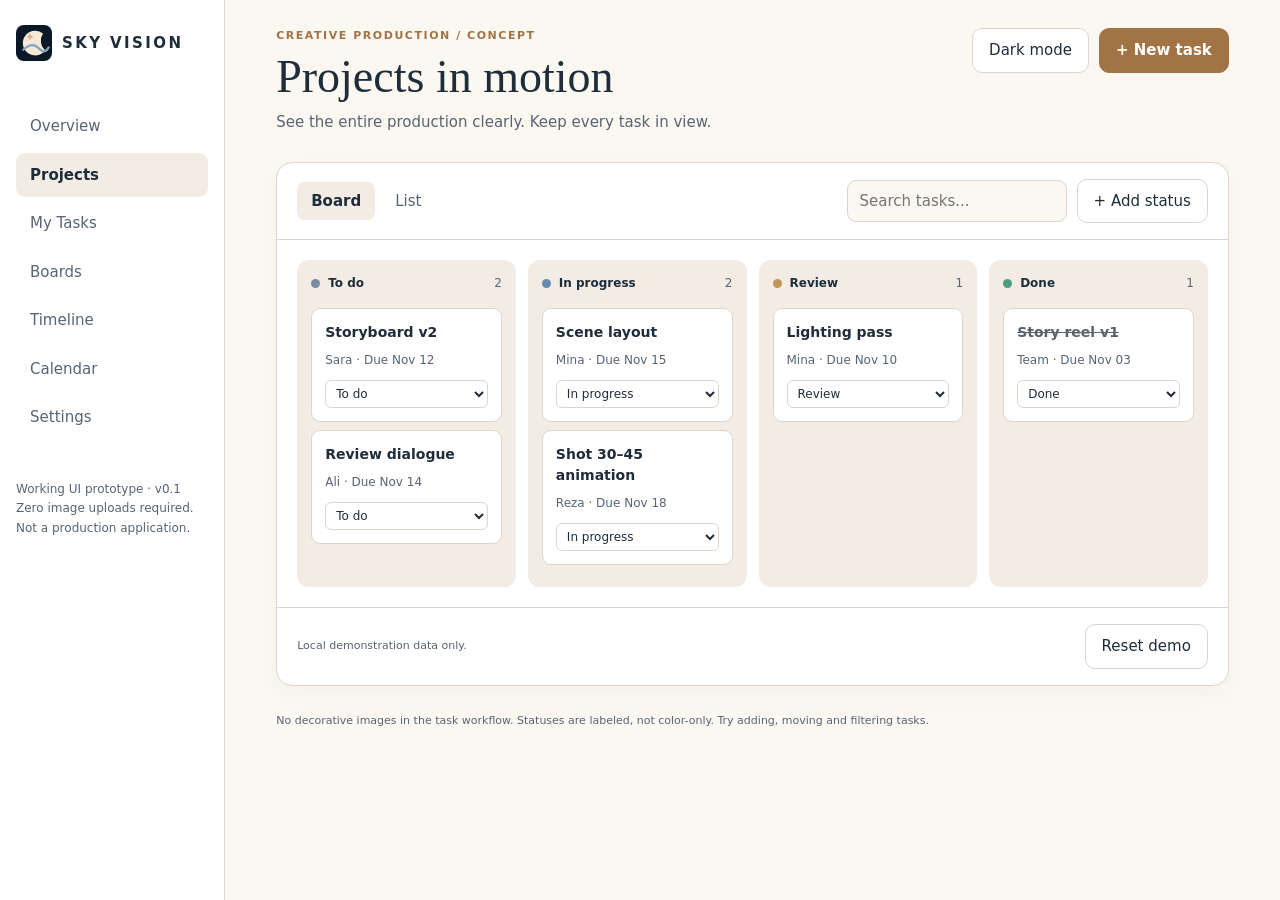
==== preview/index.html @ 8e7aa30d "feat: add accessible image-free light/dark project board prototype" ====
<!doctype html>
<html lang="en">
<head>
<meta charset="utf-8"><meta name="viewport" content="width=device-width, initial-scale=1">
<title>Sky Vision — Image-free Project UI (Prototype)</title>
<style>
:root{--bg:#fbf7f1;--surface:#fff;--soft:#f2ece4;--ink:#1f2d3a;--muted:#586472;--edge:#dcd6cc;--accent:#a27445;--accent-ink:#fff}
[data-theme=dark]{--bg:#0b1828;--surface:#14283a;--soft:#1a3346;--ink:#f7e9d8;--muted:#bac7d1;--edge:#385162;--accent:#d8b383;--accent-ink:#0b1828}
*{box-sizing:border-box}body{margin:0;background:var(--bg);color:var(--ink);font:15px/1.5 system-ui,-apple-system,Segoe UI,Arial,sans-serif}
button,input,select{font:inherit}button{cursor:pointer}button:focus-visible,input:focus-visible,select:focus-visible{outline:2px solid var(--accent);outline-offset:3px}
.shell{display:grid;grid-template-columns:225px minmax(0,1fr);min-height:100vh}
aside{border-right:1px solid var(--edge);background:var(--surface);padding:25px 16px}
.brand{display:flex;align-items:center;gap:10px;letter-spacing:.16em;font-size:15px;font-weight:700;margin-bottom:43px}
.brand img{width:36px;height:36px}.nav{padding:11px 14px;border-radius:9px;margin:4px 0;color:var(--muted)}.nav.active{background:var(--soft);color:var(--ink);font-weight:700}
.aside-note{font-size:12px;color:var(--muted);margin-top:40px;line-height:1.65}
main{min-width:0;padding:28px clamp(18px,4vw,58px)}
header{display:flex;align-items:start;justify-content:space-between;gap:16px;flex-wrap:wrap}
.eyebrow{color:var(--accent);font-size:11px;font-weight:800;letter-spacing:.14em;text-transform:uppercase}
h1{font:46px/1.06 Georgia,serif;margin:8px 0 10px}p{color:var(--muted);margin:0}
.controls{display:flex;flex-wrap:wrap;align-items:center;gap:10px}
.btn{padding:10px 16px;border-radius:10px;border:1px solid var(--edge);background:var(--surface);color:var(--ink)}
.btn.primary{background:var(--accent);border-color:var(--accent);color:var(--accent-ink);font-weight:700}
.panel{margin-top:28px;background:var(--surface);border:1px solid var(--edge);border-radius:16px;box-shadow:0 8px 26px #00000008}
.toolbar{padding:16px 20px;display:flex;justify-content:space-between;gap:14px;flex-wrap:wrap;align-items:center;border-bottom:1px solid var(--edge)}
.tabs{display:flex;gap:6px}.tabs button{border:0;border-radius:8px;background:transparent;color:var(--muted);padding:8px 14px}
.tabs .current{background:var(--soft);color:var(--ink);font-weight:700}
.search{border:1px solid var(--edge);background:var(--bg);padding:9px 12px;border-radius:9px;color:var(--ink);min-width:220px}
.board{padding:20px;display:grid;grid-template-columns:repeat(4,minmax(190px,1fr));gap:12px;overflow:auto}
.column{background:var(--soft);border-radius:12px;padding:14px;min-height:285px;min-width:190px}
.column header{display:flex;align-items:center;justify-content:space-between;margin-bottom:16px}
.status{display:inline-flex;align-items:center;gap:8px;font-weight:800;font-size:12px}
.dot{height:9px;width:9px;display:inline-block;border-radius:50%}
.count{font-size:12px;color:var(--muted)}
.task{background:var(--surface);border:1px solid var(--edge);border-radius:9px;padding:13px;margin:8px 0;min-height:88px}
.task b{font-size:14px;font-weight:650;display:block;margin-bottom:8px}.meta{font-size:12px;color:var(--muted)}
.task select{margin-top:11px;padding:5px 6px;font-size:12px;border:1px solid var(--edge);background:var(--surface);color:var(--ink);border-radius:6px;width:100%}
.task.done b{text-decoration:line-through;opacity:.74}
.list{padding:8px 20px 20px;overflow:auto}.list table{width:100%;border-collapse:collapse;text-align:left;min-width:620px}
th,td{padding:15px 10px;border-bottom:1px solid var(--edge)}th{font-size:12px;color:var(--muted)}
small{font-size:11px;color:var(--muted)}.bottom{display:flex;align-items:center;justify-content:space-between;padding:16px 20px;border-top:1px solid var(--edge);gap:12px;flex-wrap:wrap}
.hidden{display:none!important}
@media(max-width:970px){.shell{grid-template-columns:1fr}aside{display:none}.board{grid-template-columns:repeat(2,minmax(200px,1fr))}h1{font-size:36px}}
@media(max-width:580px){.board{grid-template-columns:1fr}.controls{width:100%}.search{width:100%;min-width:0}.panel{margin-top:20px}}
@media(prefers-reduced-motion:reduce){*,*:before,*:after{scroll-behavior:auto!important;transition:none!important;animation:none!important}}
</style>
</head>
<body data-theme="light">
<div class="shell">
<aside><div class="brand"><img src="../assets/svg/skyvision-symbol-compact.svg" alt=""> SKY VISION</div><nav aria-label="Main"><div class="nav">Overview</div><div class="nav active">Projects</div><div class="nav">My Tasks</div><div class="nav">Boards</div><div class="nav">Timeline</div><div class="nav">Calendar</div><div class="nav">Settings</div></nav><div class="aside-note">Working UI prototype · v0.1<br>Zero image uploads required.<br>Not a production application.</div></aside>
<main>
<header><div><div class="eyebrow">Creative production / concept</div><h1>Projects in motion</h1><p>See the entire production clearly. Keep every task in view.</p></div>
<div class="controls"><button class="btn" id="theme" type="button" aria-label="Toggle dark and light theme">Dark mode</button><button class="btn primary" id="add-task" type="button">+ New task</button></div></header>
<section class="panel" aria-label="Task overview"><div class="toolbar"><div class="tabs"><button id="view-board" class="current" type="button" aria-pressed="true">Board</button><button id="view-list" type="button" aria-pressed="false">List</button></div><div class="controls"><input id="search" class="search" type="search" placeholder="Search tasks..." aria-label="Search tasks"><button id="add-status" class="btn" type="button">+ Add status</button></div></div>
<div id="board" class="board"></div><div id="list" class="list hidden"></div><div class="bottom"><small id="feedback" role="status" aria-live="polite">Local demonstration data only.</small><button type="button" class="btn" id="reset">Reset demo</button></div></section>
<div style="margin-top:22px"><small>No decorative images in the task workflow. Statuses are labeled, not color-only. Try adding, moving and filtering tasks.</small></div>
</main></div>
<script>
(function(){
'use strict';
var initialStatuses=[{id:'todo',name:'To do',color:'#788C9D'},{id:'progress',name:'In progress',color:'#668BB0'},{id:'review',name:'Review',color:'#BE965A'},{id:'done',name:'Done',color:'#4F9C80'}];
var initialTasks=[{id:1,title:'Storyboard v2',status:'todo',owner:'Sara',due:'Nov 12'},{id:2,title:'Review dialogue',status:'todo',owner:'Ali',due:'Nov 14'},{id:3,title:'Scene layout',status:'progress',owner:'Mina',due:'Nov 15'},{id:4,title:'Shot 30–45 animation',status:'progress',owner:'Reza',due:'Nov 18'},{id:5,title:'Lighting pass',status:'review',owner:'Mina',due:'Nov 10'},{id:6,title:'Story reel v1',status:'done',owner:'Team',due:'Nov 03'}];
var state={statuses:initialStatuses.map(function(s){return Object.assign({},s)}),tasks:initialTasks.map(function(t){return Object.assign({},t)}),view:'board',theme:'light'};
try{var saved=JSON.parse(localStorage.getItem('sv-demo-v1'));if(saved && Array.isArray(saved.tasks)&&Array.isArray(saved.statuses)){state=Object.assign(state,saved)}}catch(e){}
var q=function(s){return document.querySelector(s)},el=function(t,cls,text){var x=document.createElement(t);if(cls)x.className=cls;if(text!==undefined)x.textContent=text;return x};
var notify=function(s){q('#feedback').textContent=s},save=function(){try{localStorage.setItem('sv-demo-v1',JSON.stringify(state))}catch(e){notify('Storage unavailable; changes last for this tab only.')}};
function selectStatus(task){var sel=el('select');sel.setAttribute('aria-label','Change status for '+task.title);state.statuses.forEach(function(s){var op=el('option','',s.name);op.value=s.id;sel.appendChild(op)});sel.value=task.status;sel.addEventListener('change',function(){task.status=sel.value;save();notify('Status updated for '+task.title);render()});return sel}
function card(task){var box=el('article','task'+(task.status==='done'?' done':''));box.appendChild(el('b','',task.title));box.appendChild(el('div','meta',task.owner+'  ·  Due '+task.due));box.appendChild(selectStatus(task));return box}
function render(){document.body.dataset.theme=state.theme;q('#theme').textContent=state.theme==='light'?'Dark mode':'Light mode';
q('#view-board').classList.toggle('current',state.view==='board');q('#view-list').classList.toggle('current',state.view==='list');q('#view-board').setAttribute('aria-pressed',state.view==='board');q('#view-list').setAttribute('aria-pressed',state.view==='list');q('#board').classList.toggle('hidden',state.view!=='board');q('#list').classList.toggle('hidden',state.view!=='list');
var term=q('#search').value.trim().toLocaleLowerCase();var tasks=state.tasks.filter(function(t){return t.title.toLocaleLowerCase().includes(term)||t.owner.toLocaleLowerCase().includes(term)});
var board=q('#board');board.replaceChildren();state.statuses.forEach(function(s){var col=el('section','column');var head=el('header');var label=el('div','status');var d=el('span','dot');d.style.backgroundColor=s.color;label.append(d,document.createTextNode(s.name));head.append(label,el('span','count',String(tasks.filter(function(t){return t.status===s.id}).length)));col.appendChild(head);tasks.filter(function(t){return t.status===s.id}).forEach(function(t){col.appendChild(card(t))});board.appendChild(col)});
var list=q('#list');list.replaceChildren();var table=el('table');var thead=el('thead');var tr=el('tr');['Task','Owner','Due','Status'].forEach(function(s){tr.appendChild(el('th','',s))});thead.appendChild(tr);table.appendChild(thead);var tbody=el('tbody');tasks.forEach(function(t){var row=el('tr');[t.title,t.owner,t.due].forEach(function(v){row.appendChild(el('td','',v))});var td=el('td');td.appendChild(selectStatus(t));row.appendChild(td);tbody.appendChild(row)});table.appendChild(tbody);list.appendChild(table);
if(!tasks.length){var hint=el('p','',state.tasks.length?'No matching tasks. Clear search to see all tasks.':'No tasks yet. Create your first task.');(state.view==='list'?list:board).appendChild(hint)}
}
q('#theme').addEventListener('click',function(){state.theme=state.theme==='light'?'dark':'light';save();render()});
q('#view-board').addEventListener('click',function(){state.view='board';save();render()});q('#view-list').addEventListener('click',function(){state.view='list';save();render()});
q('#search').addEventListener('input',render);
q('#add-task').addEventListener('click',function(){var t=window.prompt('New task title:');if(!t||!t.trim())return;state.tasks.push({id:Date.now(),title:t.trim().slice(0,120),status:state.statuses[0].id,owner:'Unassigned',due:'Not set'});save();notify('Task created locally.');render()});
q('#add-status').addEventListener('click',function(){var n=window.prompt('New status name:');if(!n||!n.trim())return;var color=window.prompt('Status color as #RRGGBB (optional):','#85A3BE');if(!/^#[\da-fA-F]{6}$/.test(color||''))color='#85A3BE';var id='custom-'+Date.now();state.statuses.push({id:id,name:n.trim().slice(0,40),color:color});save();notify('Custom status created locally.');render()});
q('#reset').addEventListener('click',function(){state.statuses=initialStatuses.map(function(s){return Object.assign({},s)});state.tasks=initialTasks.map(function(t){return Object.assign({},t)});save();notify('Demo reset.');render()});
render();
})();
</script></body></html>
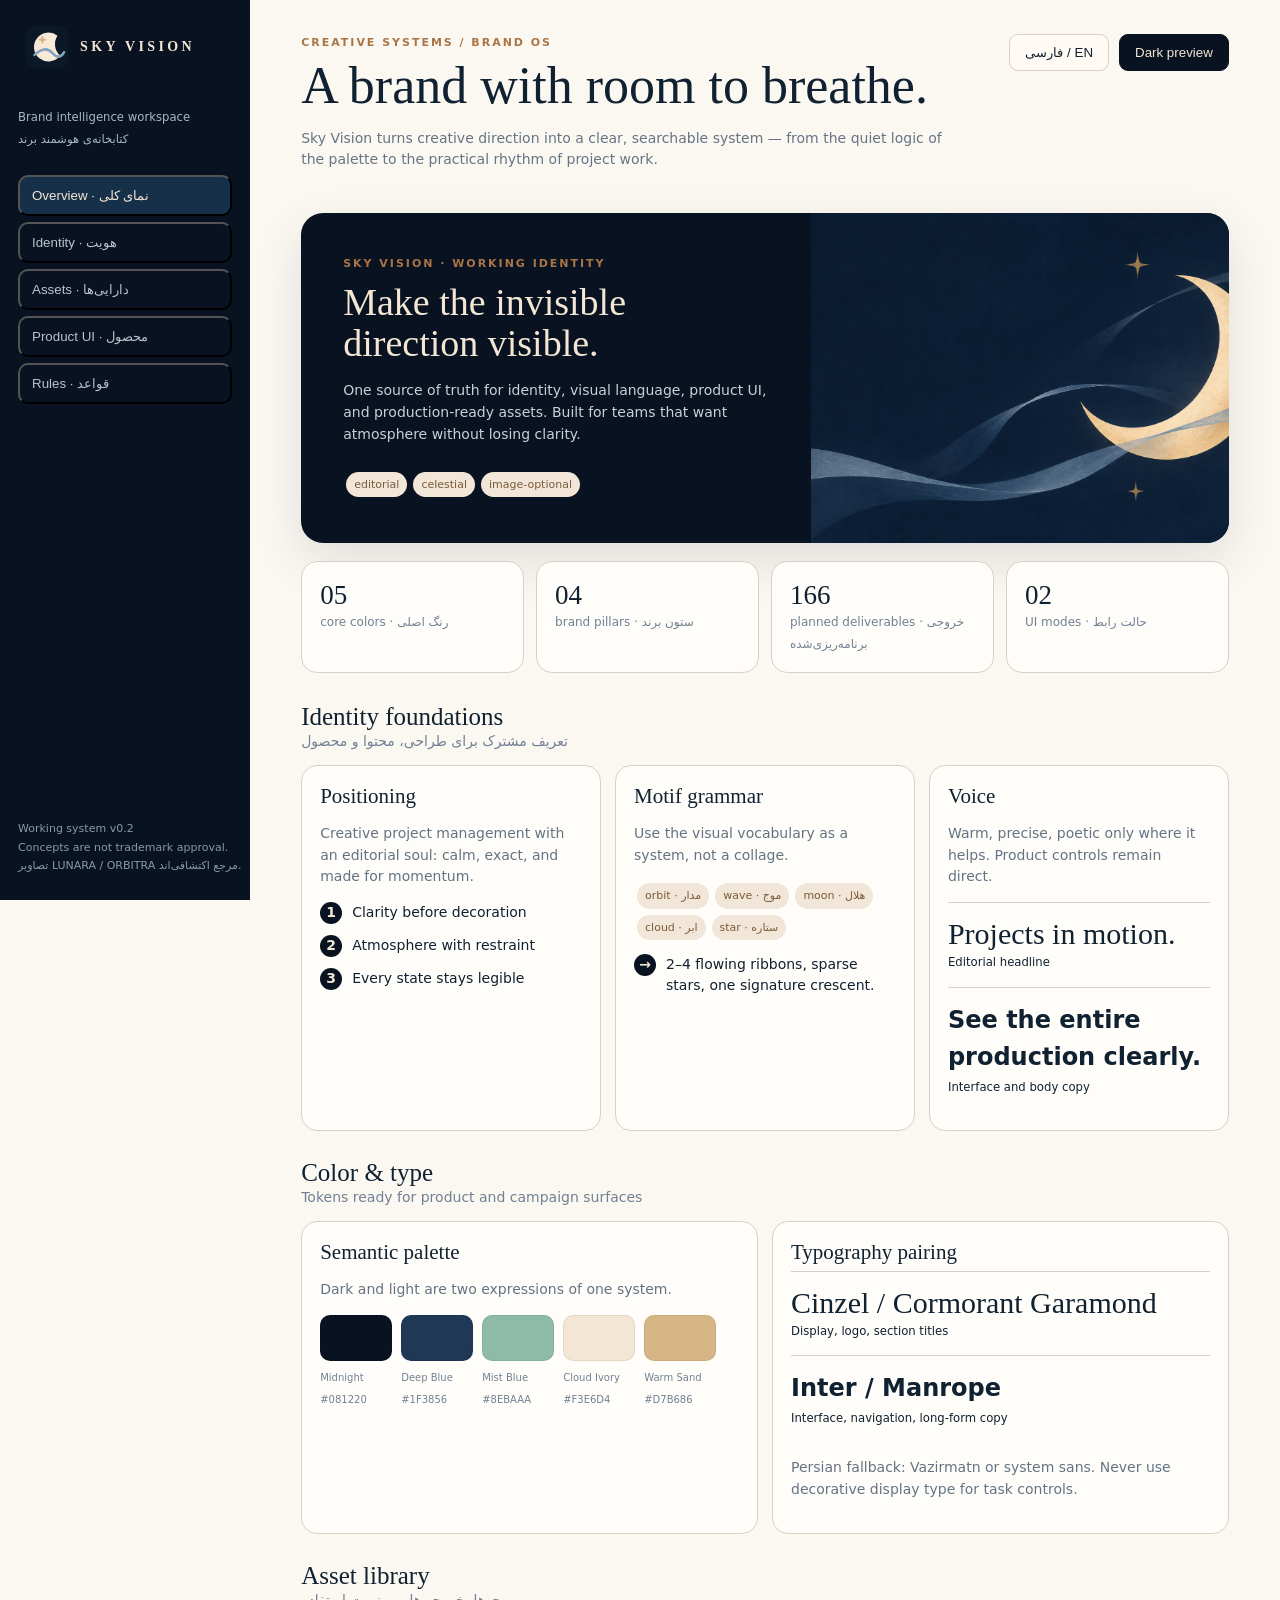
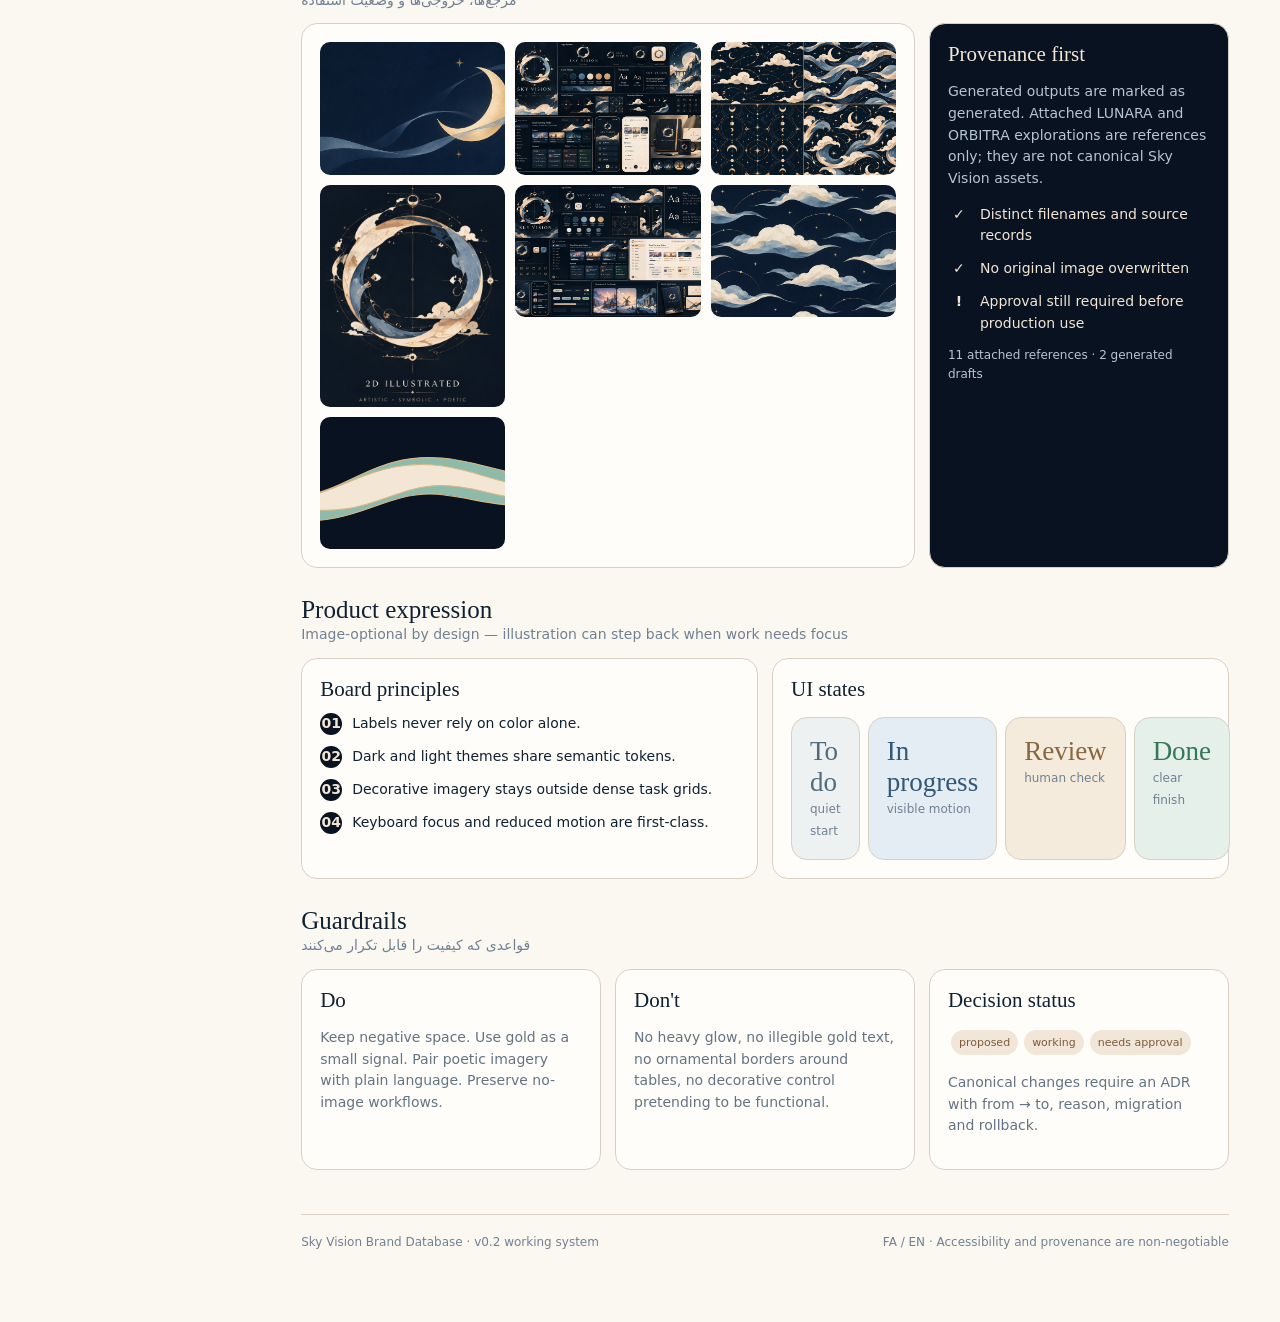
==== commit e3827d81: "Build bilingual Sky Vision brand database and visual library" ====
--- a/preview/index.html
+++ b/preview/index.html
@@ -1,83 +1 @@
-<!doctype html>
-<html lang="en">
-<head>
-<meta charset="utf-8"><meta name="viewport" content="width=device-width, initial-scale=1">
-<title>Sky Vision — Image-free Project UI (Prototype)</title>
-<style>
-:root{--bg:#fbf7f1;--surface:#fff;--soft:#f2ece4;--ink:#1f2d3a;--muted:#586472;--edge:#dcd6cc;--accent:#a27445;--accent-ink:#fff}
-[data-theme=dark]{--bg:#0b1828;--surface:#14283a;--soft:#1a3346;--ink:#f7e9d8;--muted:#bac7d1;--edge:#385162;--accent:#d8b383;--accent-ink:#0b1828}
-*{box-sizing:border-box}body{margin:0;background:var(--bg);color:var(--ink);font:15px/1.5 system-ui,-apple-system,Segoe UI,Arial,sans-serif}
-button,input,select{font:inherit}button{cursor:pointer}button:focus-visible,input:focus-visible,select:focus-visible{outline:2px solid var(--accent);outline-offset:3px}
-.shell{display:grid;grid-template-columns:225px minmax(0,1fr);min-height:100vh}
-aside{border-right:1px solid var(--edge);background:var(--surface);padding:25px 16px}
-.brand{display:flex;align-items:center;gap:10px;letter-spacing:.16em;font-size:15px;font-weight:700;margin-bottom:43px}
-.brand img{width:36px;height:36px}.nav{padding:11px 14px;border-radius:9px;margin:4px 0;color:var(--muted)}.nav.active{background:var(--soft);color:var(--ink);font-weight:700}
-.aside-note{font-size:12px;color:var(--muted);margin-top:40px;line-height:1.65}
-main{min-width:0;padding:28px clamp(18px,4vw,58px)}
-header{display:flex;align-items:start;justify-content:space-between;gap:16px;flex-wrap:wrap}
-.eyebrow{color:var(--accent);font-size:11px;font-weight:800;letter-spacing:.14em;text-transform:uppercase}
-h1{font:46px/1.06 Georgia,serif;margin:8px 0 10px}p{color:var(--muted);margin:0}
-.controls{display:flex;flex-wrap:wrap;align-items:center;gap:10px}
-.btn{padding:10px 16px;border-radius:10px;border:1px solid var(--edge);background:var(--surface);color:var(--ink)}
-.btn.primary{background:var(--accent);border-color:var(--accent);color:var(--accent-ink);font-weight:700}
-.panel{margin-top:28px;background:var(--surface);border:1px solid var(--edge);border-radius:16px;box-shadow:0 8px 26px #00000008}
-.toolbar{padding:16px 20px;display:flex;justify-content:space-between;gap:14px;flex-wrap:wrap;align-items:center;border-bottom:1px solid var(--edge)}
-.tabs{display:flex;gap:6px}.tabs button{border:0;border-radius:8px;background:transparent;color:var(--muted);padding:8px 14px}
-.tabs .current{background:var(--soft);color:var(--ink);font-weight:700}
-.search{border:1px solid var(--edge);background:var(--bg);padding:9px 12px;border-radius:9px;color:var(--ink);min-width:220px}
-.board{padding:20px;display:grid;grid-template-columns:repeat(4,minmax(190px,1fr));gap:12px;overflow:auto}
-.column{background:var(--soft);border-radius:12px;padding:14px;min-height:285px;min-width:190px}
-.column header{display:flex;align-items:center;justify-content:space-between;margin-bottom:16px}
-.status{display:inline-flex;align-items:center;gap:8px;font-weight:800;font-size:12px}
-.dot{height:9px;width:9px;display:inline-block;border-radius:50%}
-.count{font-size:12px;color:var(--muted)}
-.task{background:var(--surface);border:1px solid var(--edge);border-radius:9px;padding:13px;margin:8px 0;min-height:88px}
-.task b{font-size:14px;font-weight:650;display:block;margin-bottom:8px}.meta{font-size:12px;color:var(--muted)}
-.task select{margin-top:11px;padding:5px 6px;font-size:12px;border:1px solid var(--edge);background:var(--surface);color:var(--ink);border-radius:6px;width:100%}
-.task.done b{text-decoration:line-through;opacity:.74}
-.list{padding:8px 20px 20px;overflow:auto}.list table{width:100%;border-collapse:collapse;text-align:left;min-width:620px}
-th,td{padding:15px 10px;border-bottom:1px solid var(--edge)}th{font-size:12px;color:var(--muted)}
-small{font-size:11px;color:var(--muted)}.bottom{display:flex;align-items:center;justify-content:space-between;padding:16px 20px;border-top:1px solid var(--edge);gap:12px;flex-wrap:wrap}
-.hidden{display:none!important}
-@media(max-width:970px){.shell{grid-template-columns:1fr}aside{display:none}.board{grid-template-columns:repeat(2,minmax(200px,1fr))}h1{font-size:36px}}
-@media(max-width:580px){.board{grid-template-columns:1fr}.controls{width:100%}.search{width:100%;min-width:0}.panel{margin-top:20px}}
-@media(prefers-reduced-motion:reduce){*,*:before,*:after{scroll-behavior:auto!important;transition:none!important;animation:none!important}}
-</style>
-</head>
-<body data-theme="light">
-<div class="shell">
-<aside><div class="brand"><img src="../assets/svg/skyvision-symbol-compact.svg" alt=""> SKY VISION</div><nav aria-label="Main"><div class="nav">Overview</div><div class="nav active">Projects</div><div class="nav">My Tasks</div><div class="nav">Boards</div><div class="nav">Timeline</div><div class="nav">Calendar</div><div class="nav">Settings</div></nav><div class="aside-note">Working UI prototype · v0.1<br>Zero image uploads required.<br>Not a production application.</div></aside>
-<main>
-<header><div><div class="eyebrow">Creative production / concept</div><h1>Projects in motion</h1><p>See the entire production clearly. Keep every task in view.</p></div>
-<div class="controls"><button class="btn" id="theme" type="button" aria-label="Toggle dark and light theme">Dark mode</button><button class="btn primary" id="add-task" type="button">+ New task</button></div></header>
-<section class="panel" aria-label="Task overview"><div class="toolbar"><div class="tabs"><button id="view-board" class="current" type="button" aria-pressed="true">Board</button><button id="view-list" type="button" aria-pressed="false">List</button></div><div class="controls"><input id="search" class="search" type="search" placeholder="Search tasks..." aria-label="Search tasks"><button id="add-status" class="btn" type="button">+ Add status</button></div></div>
-<div id="board" class="board"></div><div id="list" class="list hidden"></div><div class="bottom"><small id="feedback" role="status" aria-live="polite">Local demonstration data only.</small><button type="button" class="btn" id="reset">Reset demo</button></div></section>
-<div style="margin-top:22px"><small>No decorative images in the task workflow. Statuses are labeled, not color-only. Try adding, moving and filtering tasks.</small></div>
-</main></div>
-<script>
-(function(){
-'use strict';
-var initialStatuses=[{id:'todo',name:'To do',color:'#788C9D'},{id:'progress',name:'In progress',color:'#668BB0'},{id:'review',name:'Review',color:'#BE965A'},{id:'done',name:'Done',color:'#4F9C80'}];
-var initialTasks=[{id:1,title:'Storyboard v2',status:'todo',owner:'Sara',due:'Nov 12'},{id:2,title:'Review dialogue',status:'todo',owner:'Ali',due:'Nov 14'},{id:3,title:'Scene layout',status:'progress',owner:'Mina',due:'Nov 15'},{id:4,title:'Shot 30–45 animation',status:'progress',owner:'Reza',due:'Nov 18'},{id:5,title:'Lighting pass',status:'review',owner:'Mina',due:'Nov 10'},{id:6,title:'Story reel v1',status:'done',owner:'Team',due:'Nov 03'}];
-var state={statuses:initialStatuses.map(function(s){return Object.assign({},s)}),tasks:initialTasks.map(function(t){return Object.assign({},t)}),view:'board',theme:'light'};
-try{var saved=JSON.parse(localStorage.getItem('sv-demo-v1'));if(saved && Array.isArray(saved.tasks)&&Array.isArray(saved.statuses)){state=Object.assign(state,saved)}}catch(e){}
-var q=function(s){return document.querySelector(s)},el=function(t,cls,text){var x=document.createElement(t);if(cls)x.className=cls;if(text!==undefined)x.textContent=text;return x};
-var notify=function(s){q('#feedback').textContent=s},save=function(){try{localStorage.setItem('sv-demo-v1',JSON.stringify(state))}catch(e){notify('Storage unavailable; changes last for this tab only.')}};
-function selectStatus(task){var sel=el('select');sel.setAttribute('aria-label','Change status for '+task.title);state.statuses.forEach(function(s){var op=el('option','',s.name);op.value=s.id;sel.appendChild(op)});sel.value=task.status;sel.addEventListener('change',function(){task.status=sel.value;save();notify('Status updated for '+task.title);render()});return sel}
-function card(task){var box=el('article','task'+(task.status==='done'?' done':''));box.appendChild(el('b','',task.title));box.appendChild(el('div','meta',task.owner+'  ·  Due '+task.due));box.appendChild(selectStatus(task));return box}
-function render(){document.body.dataset.theme=state.theme;q('#theme').textContent=state.theme==='light'?'Dark mode':'Light mode';
-q('#view-board').classList.toggle('current',state.view==='board');q('#view-list').classList.toggle('current',state.view==='list');q('#view-board').setAttribute('aria-pressed',state.view==='board');q('#view-list').setAttribute('aria-pressed',state.view==='list');q('#board').classList.toggle('hidden',state.view!=='board');q('#list').classList.toggle('hidden',state.view!=='list');
-var term=q('#search').value.trim().toLocaleLowerCase();var tasks=state.tasks.filter(function(t){return t.title.toLocaleLowerCase().includes(term)||t.owner.toLocaleLowerCase().includes(term)});
-var board=q('#board');board.replaceChildren();state.statuses.forEach(function(s){var col=el('section','column');var head=el('header');var label=el('div','status');var d=el('span','dot');d.style.backgroundColor=s.color;label.append(d,document.createTextNode(s.name));head.append(label,el('span','count',String(tasks.filter(function(t){return t.status===s.id}).length)));col.appendChild(head);tasks.filter(function(t){return t.status===s.id}).forEach(function(t){col.appendChild(card(t))});board.appendChild(col)});
-var list=q('#list');list.replaceChildren();var table=el('table');var thead=el('thead');var tr=el('tr');['Task','Owner','Due','Status'].forEach(function(s){tr.appendChild(el('th','',s))});thead.appendChild(tr);table.appendChild(thead);var tbody=el('tbody');tasks.forEach(function(t){var row=el('tr');[t.title,t.owner,t.due].forEach(function(v){row.appendChild(el('td','',v))});var td=el('td');td.appendChild(selectStatus(t));row.appendChild(td);tbody.appendChild(row)});table.appendChild(tbody);list.appendChild(table);
-if(!tasks.length){var hint=el('p','',state.tasks.length?'No matching tasks. Clear search to see all tasks.':'No tasks yet. Create your first task.');(state.view==='list'?list:board).appendChild(hint)}
-}
-q('#theme').addEventListener('click',function(){state.theme=state.theme==='light'?'dark':'light';save();render()});
-q('#view-board').addEventListener('click',function(){state.view='board';save();render()});q('#view-list').addEventListener('click',function(){state.view='list';save();render()});
-q('#search').addEventListener('input',render);
-q('#add-task').addEventListener('click',function(){var t=window.prompt('New task title:');if(!t||!t.trim())return;state.tasks.push({id:Date.now(),title:t.trim().slice(0,120),status:state.statuses[0].id,owner:'Unassigned',due:'Not set'});save();notify('Task created locally.');render()});
-q('#add-status').addEventListener('click',function(){var n=window.prompt('New status name:');if(!n||!n.trim())return;var color=window.prompt('Status color as #RRGGBB (optional):','#85A3BE');if(!/^#[\da-fA-F]{6}$/.test(color||''))color='#85A3BE';var id='custom-'+Date.now();state.statuses.push({id:id,name:n.trim().slice(0,40),color:color});save();notify('Custom status created locally.');render()});
-q('#reset').addEventListener('click',function(){state.statuses=initialStatuses.map(function(s){return Object.assign({},s)});state.tasks=initialTasks.map(function(t){return Object.assign({},t)});save();notify('Demo reset.');render()});
-render();
-})();
-</script></body></html>+<!doctype html><html lang="en"><head><meta charset="utf-8"><meta name="viewport" content="width=device-width,initial-scale=1"><title>Sky Vision — Brand Database</title><style>:root{--n:#081220;--b:#1f3856;--m:#8ebaaa;--i:#f3e6d4;--s:#d7b686;--g:#d9a96f;--ink:#102131;--mut:#718093;--line:#d8d0c5;--paper:#fbf8f2;--card:#fffdf9}*{box-sizing:border-box}body{margin:0;background:var(--paper);color:var(--ink);font:14px/1.55 Inter,system-ui,sans-serif}.app{display:grid;grid-template-columns:250px 1fr;min-height:100vh}.side{background:var(--n);color:var(--i);padding:26px 18px;position:sticky;top:0;height:100vh}.mark{display:flex;gap:12px;align-items:center;margin:0 8px 38px;font:600 14px Georgia;letter-spacing:.24em}.mark img{width:42px;height:42px}.side small{color:#a8b7c4}.nav{display:grid;gap:6px;margin-top:26px}.nav button{background:transparent;color:#b7c4ce;text-align:left;padding:11px 12px;border-radius:10px}.nav button:hover,.nav button.active{background:#17304a;color:var(--i)}.side-foot{position:absolute;bottom:24px;font-size:11px;color:#879aaa;line-height:1.7}.main{max-width:1500px;width:100%;padding:34px clamp(20px,4vw,68px) 70px}.top{display:flex;justify-content:space-between;gap:20px;align-items:flex-start;margin-bottom:28px}.kicker{color:#aa7545;text-transform:uppercase;letter-spacing:.18em;font-size:11px;font-weight:800}.title{font:52px/1.05 Georgia,serif;margin:8px 0 12px}.sub{color:#667484;max-width:660px}.actions{display:flex;gap:10px;flex-wrap:wrap}.btn{border:1px solid var(--line);background:#fffaf3;color:var(--ink);padding:10px 15px;border-radius:9px}.btn.primary{background:var(--n);color:var(--i);border-color:var(--n)}.hero{background:var(--n);border-radius:22px;overflow:hidden;min-height:330px;display:grid;grid-template-columns:1.1fr .9fr;color:var(--i);box-shadow:0 18px 50px #0812201c}.hero-copy{padding:42px}.hero h2{font:38px/1.08 Georgia;margin:10px 0 16px}.hero p{color:#c9d1d6;max-width:430px}.hero-art{background:url('../assets/raster/skyvision-hero-01.png') center/cover;min-height:330px}.stats{display:grid;grid-template-columns:repeat(4,1fr);gap:12px;margin:18px 0 30px}.stat,.panel{background:var(--card);border:1px solid var(--line);border-radius:16px;padding:18px}.stat b{font:27px Georgia;display:block}.stat span{font-size:12px;color:var(--mut)}.section-head{display:flex;justify-content:space-between;align-items:end;gap:12px;margin:28px 0 12px}.section-head h3{font:25px Georgia;margin:0}.section-head p{margin:0;color:var(--mut)}.grid{display:grid;grid-template-columns:repeat(12,1fr);gap:14px}.c4{grid-column:span 4}.c6{grid-column:span 6}.c8{grid-column:span 8}.panel h4{margin:0 0 6px;font:21px Georgia}.panel p{color:#647383}.swatches{display:flex;gap:9px;flex-wrap:wrap;margin-top:15px}.swatch{width:72px}.swatch i{height:46px;display:block;border-radius:10px;margin-bottom:5px;border:1px solid #0001}.swatch small{font-size:10px;color:var(--mut)}.type{padding:14px 0;border-top:1px solid var(--line)}.serif{font:30px Georgia}.sans{font-size:24px;font-weight:700}.asset-grid{display:grid;grid-template-columns:repeat(3,1fr);gap:10px}.asset-grid img{width:100%;aspect-ratio:1.4;object-fit:cover;border-radius:10px;background:var(--n)}.tall{aspect-ratio:1/1.2!important}.tag{display:inline-block;padding:4px 8px;border-radius:20px;background:#f1e6d7;color:#7b5b3c;font-size:11px;margin:3px}.rule{display:flex;gap:10px;align-items:flex-start;margin:11px 0}.rule b{background:var(--n);color:var(--i);border-radius:50%;width:22px;height:22px;text-align:center;flex:0 0 auto}.dark{background:var(--n);color:var(--i)}.dark p{color:#b7c5cf}.dark .tag{background:#193650;color:#e4d4bf}.footer{margin-top:44px;padding-top:18px;border-top:1px solid var(--line);display:flex;justify-content:space-between;color:var(--mut);font-size:12px}.rtl{direction:rtl;text-align:right}@media(max-width:980px){.app{grid-template-columns:1fr}.side{position:relative;height:auto}.side-foot{position:static;margin-top:25px}.nav{grid-template-columns:repeat(4,1fr)}.hero{grid-template-columns:1fr}.hero-art{min-height:220px}.c4,.c6,.c8{grid-column:span 12}}@media(max-width:580px){.nav{grid-template-columns:repeat(2,1fr)}.title{font-size:40px}.top{display:block}.actions{margin-top:18px}.stats{grid-template-columns:repeat(2,1fr)}.hero-copy{padding:28px}.asset-grid{grid-template-columns:repeat(2,1fr)}}</style></head><body><div class="app"><aside class="side"><div class="mark"><img src="../assets/svg/skyvision-symbol-compact.svg" alt=""> SKY VISION</div><small>Brand intelligence workspace<br>کتابخانه‌ی هوشمند برند</small><nav class="nav"><button class="active" data-go="overview">Overview · نمای کلی</button><button data-go="identity">Identity · هویت</button><button data-go="assets">Assets · دارایی‌ها</button><button data-go="product">Product UI · محصول</button><button data-go="rules">Rules · قواعد</button></nav><div class="side-foot">Working system v0.2<br>Concepts are not trademark approval.<br>تصاویر LUNARA / ORBITRA مرجع اکتشافی‌اند.</div></aside><main class="main"><header class="top" id="overview"><div><div class="kicker">Creative systems / Brand OS</div><h1 class="title">A brand with room to breathe.</h1><p class="sub">Sky Vision turns creative direction into a clear, searchable system — from the quiet logic of the palette to the practical rhythm of project work.</p></div><div class="actions"><button class="btn" id="lang">فارسی / EN</button><button class="btn primary" id="theme">Dark preview</button></div></header><section class="hero"><div class="hero-copy"><div class="kicker">Sky Vision · working identity</div><h2>Make the invisible direction visible.</h2><p>One source of truth for identity, visual language, product UI, and production-ready assets. Built for teams that want atmosphere without losing clarity.</p><div style="margin-top:24px"><span class="tag">editorial</span><span class="tag">celestial</span><span class="tag">image-optional</span></div></div><div class="hero-art" role="img" aria-label="Celestial Sky Vision illustration"></div></section><div class="stats"><div class="stat"><b>05</b><span>core colors · رنگ اصلی</span></div><div class="stat"><b>04</b><span>brand pillars · ستون برند</span></div><div class="stat"><b>166</b><span>planned deliverables · خروجی برنامه‌ریزی‌شده</span></div><div class="stat"><b>02</b><span>UI modes · حالت رابط</span></div></div><section id="identity"><div class="section-head"><div><h3>Identity foundations</h3><p>تعریف مشترک برای طراحی، محتوا و محصول</p></div></div><div class="grid"><article class="panel c4"><h4>Positioning</h4><p>Creative project management with an editorial soul: calm, exact, and made for momentum.</p><div class="rule"><b>1</b><span>Clarity before decoration</span></div><div class="rule"><b>2</b><span>Atmosphere with restraint</span></div><div class="rule"><b>3</b><span>Every state stays legible</span></div></article><article class="panel c4"><h4>Motif grammar</h4><p>Use the visual vocabulary as a system, not a collage.</p><span class="tag">orbit · مدار</span><span class="tag">wave · موج</span><span class="tag">moon · هلال</span><span class="tag">cloud · ابر</span><span class="tag">star · ستاره</span><div class="rule"><b>→</b><span>2–4 flowing ribbons, sparse stars, one signature crescent.</span></div></article><article class="panel c4"><h4>Voice</h4><p>Warm, precise, poetic only where it helps. Product controls remain direct.</p><div class="type"><div class="serif">Projects in motion.</div><small>Editorial headline</small></div><div class="type"><div class="sans">See the entire production clearly.</div><small>Interface and body copy</small></div></article></div></section><section><div class="section-head"><div><h3>Color & type</h3><p>Tokens ready for product and campaign surfaces</p></div></div><div class="grid"><article class="panel c6"><h4>Semantic palette</h4><p>Dark and light are two expressions of one system.</p><div class="swatches"><div class="swatch"><i style="background:#081220"></i><small>Midnight<br>#081220</small></div><div class="swatch"><i style="background:#1f3856"></i><small>Deep Blue<br>#1F3856</small></div><div class="swatch"><i style="background:#8ebaaa"></i><small>Mist Blue<br>#8EBAAA</small></div><div class="swatch"><i style="background:#f3e6d4"></i><small>Cloud Ivory<br>#F3E6D4</small></div><div class="swatch"><i style="background:#d7b686"></i><small>Warm Sand<br>#D7B686</small></div></div></article><article class="panel c6"><h4>Typography pairing</h4><div class="type"><div class="serif">Cinzel / Cormorant Garamond</div><small>Display, logo, section titles</small></div><div class="type"><div class="sans">Inter / Manrope</div><small>Interface, navigation, long-form copy</small></div><p>Persian fallback: Vazirmatn or system sans. Never use decorative display type for task controls.</p></article></div></section><section id="assets"><div class="section-head"><div><h3>Asset library</h3><p>مرجع‌ها، خروجی‌ها و وضعیت استفاده</p></div></div><div class="grid"><article class="panel c8"><div class="asset-grid"><img src="../assets/raster/skyvision-hero-01.png" alt="Sky Vision generated hero"><img src="../assets/reference/attached/111038b5-36e5-4849-80a5-30e7e6b613f6.png" alt="Attached Sky Vision identity board"><img src="../assets/reference/attached/84757833-3558-4fff-b918-c1b77299bca8.png" alt="Attached motif pattern board"><img class="tall" src="../assets/reference/attached/4bba17c9-8978-4f49-b074-64877b510b6d.jpg" alt="Attached celestial illustration"><img src="../assets/reference/attached/f1054f9f-8527-4cd7-a485-7dd365080759.png" alt="Attached UI and brand board"><img src="../assets/raster/skyvision-pattern-tile-01.png" alt="Generated celestial background pattern"><img src="../assets/svg/skyvision-cloud-wave-motif.svg" alt="Original vector cloud and wave motif"></div></article><article class="panel dark c4"><h4>Provenance first</h4><p>Generated outputs are marked as generated. Attached LUNARA and ORBITRA explorations are references only; they are not canonical Sky Vision assets.</p><div class="rule"><b>✓</b><span>Distinct filenames and source records</span></div><div class="rule"><b>✓</b><span>No original image overwritten</span></div><div class="rule"><b>!</b><span>Approval still required before production use</span></div><p style="font-size:12px">11 attached references · 2 generated drafts</p></article></div></section><section id="product"><div class="section-head"><div><h3>Product expression</h3><p>Image-optional by design — illustration can step back when work needs focus</p></div></div><div class="grid"><article class="panel c6"><h4>Board principles</h4><div class="rule"><b>01</b><span>Labels never rely on color alone.</span></div><div class="rule"><b>02</b><span>Dark and light themes share semantic tokens.</span></div><div class="rule"><b>03</b><span>Decorative imagery stays outside dense task grids.</span></div><div class="rule"><b>04</b><span>Keyboard focus and reduced motion are first-class.</span></div></article><article class="panel c6"><h4>UI states</h4><div style="display:grid;grid-template-columns:repeat(4,1fr);gap:8px;margin-top:15px"><div class="stat" style="background:#eef1f2"><b style="color:#516b7d">To do</b><span>quiet start</span></div><div class="stat" style="background:#e4edf3"><b style="color:#315879">In progress</b><span>visible motion</span></div><div class="stat" style="background:#f5ebdc"><b style="color:#87683e">Review</b><span>human check</span></div><div class="stat" style="background:#e4f0e9"><b style="color:#36765b">Done</b><span>clear finish</span></div></div></article></div></section><section id="rules"><div class="section-head"><div><h3>Guardrails</h3><p>قواعدی که کیفیت را قابل تکرار می‌کنند</p></div></div><div class="grid"><article class="panel c4"><h4>Do</h4><p>Keep negative space. Use gold as a small signal. Pair poetic imagery with plain language. Preserve no-image workflows.</p></article><article class="panel c4"><h4>Don't</h4><p>No heavy glow, no illegible gold text, no ornamental borders around tables, no decorative control pretending to be functional.</p></article><article class="panel c4"><h4>Decision status</h4><p><span class="tag">proposed</span><span class="tag">working</span><span class="tag">needs approval</span></p><p>Canonical changes require an ADR with from → to, reason, migration and rollback.</p></article></div></section><footer class="footer"><span>Sky Vision Brand Database · v0.2 working system</span><span>FA / EN · Accessibility and provenance are non-negotiable</span></footer></main></div><script>document.querySelectorAll('[data-go]').forEach(b=>b.onclick=()=>document.getElementById(b.dataset.go)?.scrollIntoView({behavior:'smooth'}));document.getElementById('lang').onclick=()=>document.body.classList.toggle('rtl');document.getElementById('theme').onclick=()=>document.body.classList.toggle('dark')</script></body></html>
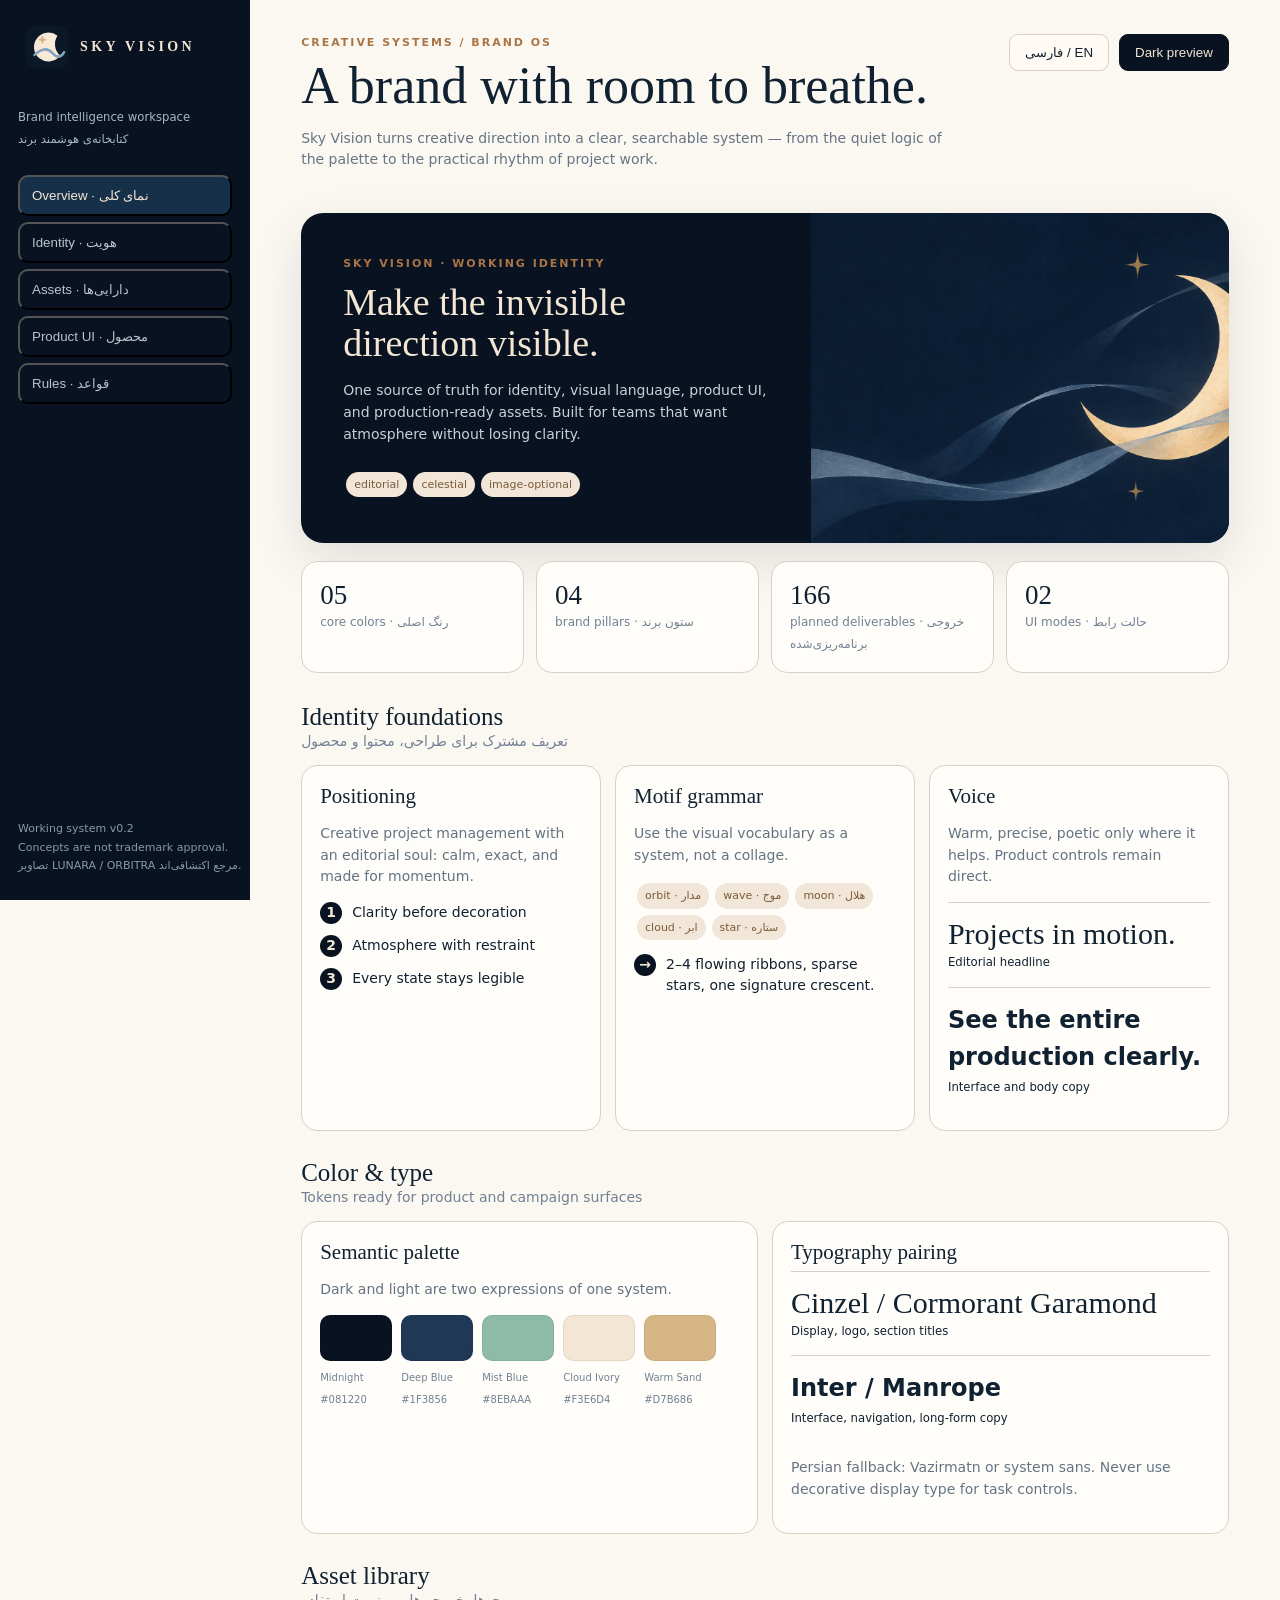
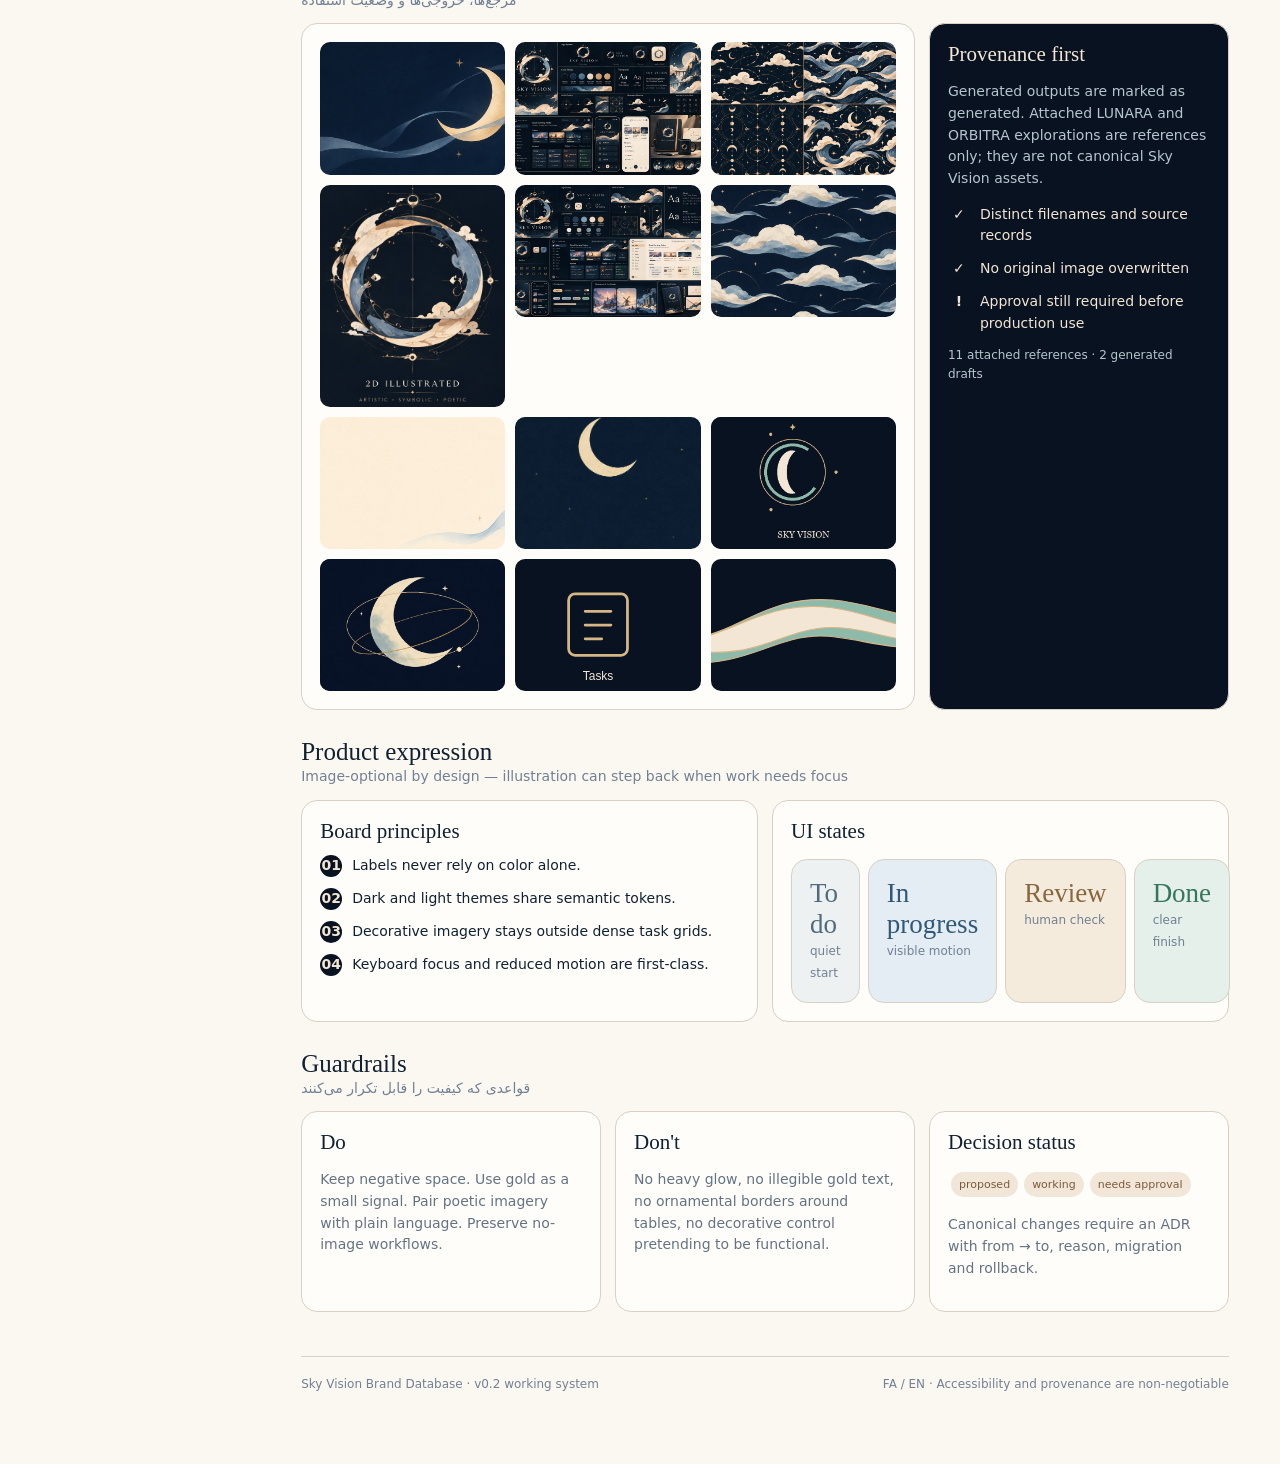
==== commit 22f5fd74: "Add background, navigation and looping motion assets" ====
--- a/preview/index.html
+++ b/preview/index.html
@@ -1 +1 @@
-<!doctype html><html lang="en"><head><meta charset="utf-8"><meta name="viewport" content="width=device-width,initial-scale=1"><title>Sky Vision — Brand Database</title><style>:root{--n:#081220;--b:#1f3856;--m:#8ebaaa;--i:#f3e6d4;--s:#d7b686;--g:#d9a96f;--ink:#102131;--mut:#718093;--line:#d8d0c5;--paper:#fbf8f2;--card:#fffdf9}*{box-sizing:border-box}body{margin:0;background:var(--paper);color:var(--ink);font:14px/1.55 Inter,system-ui,sans-serif}.app{display:grid;grid-template-columns:250px 1fr;min-height:100vh}.side{background:var(--n);color:var(--i);padding:26px 18px;position:sticky;top:0;height:100vh}.mark{display:flex;gap:12px;align-items:center;margin:0 8px 38px;font:600 14px Georgia;letter-spacing:.24em}.mark img{width:42px;height:42px}.side small{color:#a8b7c4}.nav{display:grid;gap:6px;margin-top:26px}.nav button{background:transparent;color:#b7c4ce;text-align:left;padding:11px 12px;border-radius:10px}.nav button:hover,.nav button.active{background:#17304a;color:var(--i)}.side-foot{position:absolute;bottom:24px;font-size:11px;color:#879aaa;line-height:1.7}.main{max-width:1500px;width:100%;padding:34px clamp(20px,4vw,68px) 70px}.top{display:flex;justify-content:space-between;gap:20px;align-items:flex-start;margin-bottom:28px}.kicker{color:#aa7545;text-transform:uppercase;letter-spacing:.18em;font-size:11px;font-weight:800}.title{font:52px/1.05 Georgia,serif;margin:8px 0 12px}.sub{color:#667484;max-width:660px}.actions{display:flex;gap:10px;flex-wrap:wrap}.btn{border:1px solid var(--line);background:#fffaf3;color:var(--ink);padding:10px 15px;border-radius:9px}.btn.primary{background:var(--n);color:var(--i);border-color:var(--n)}.hero{background:var(--n);border-radius:22px;overflow:hidden;min-height:330px;display:grid;grid-template-columns:1.1fr .9fr;color:var(--i);box-shadow:0 18px 50px #0812201c}.hero-copy{padding:42px}.hero h2{font:38px/1.08 Georgia;margin:10px 0 16px}.hero p{color:#c9d1d6;max-width:430px}.hero-art{background:url('../assets/raster/skyvision-hero-01.png') center/cover;min-height:330px}.stats{display:grid;grid-template-columns:repeat(4,1fr);gap:12px;margin:18px 0 30px}.stat,.panel{background:var(--card);border:1px solid var(--line);border-radius:16px;padding:18px}.stat b{font:27px Georgia;display:block}.stat span{font-size:12px;color:var(--mut)}.section-head{display:flex;justify-content:space-between;align-items:end;gap:12px;margin:28px 0 12px}.section-head h3{font:25px Georgia;margin:0}.section-head p{margin:0;color:var(--mut)}.grid{display:grid;grid-template-columns:repeat(12,1fr);gap:14px}.c4{grid-column:span 4}.c6{grid-column:span 6}.c8{grid-column:span 8}.panel h4{margin:0 0 6px;font:21px Georgia}.panel p{color:#647383}.swatches{display:flex;gap:9px;flex-wrap:wrap;margin-top:15px}.swatch{width:72px}.swatch i{height:46px;display:block;border-radius:10px;margin-bottom:5px;border:1px solid #0001}.swatch small{font-size:10px;color:var(--mut)}.type{padding:14px 0;border-top:1px solid var(--line)}.serif{font:30px Georgia}.sans{font-size:24px;font-weight:700}.asset-grid{display:grid;grid-template-columns:repeat(3,1fr);gap:10px}.asset-grid img{width:100%;aspect-ratio:1.4;object-fit:cover;border-radius:10px;background:var(--n)}.tall{aspect-ratio:1/1.2!important}.tag{display:inline-block;padding:4px 8px;border-radius:20px;background:#f1e6d7;color:#7b5b3c;font-size:11px;margin:3px}.rule{display:flex;gap:10px;align-items:flex-start;margin:11px 0}.rule b{background:var(--n);color:var(--i);border-radius:50%;width:22px;height:22px;text-align:center;flex:0 0 auto}.dark{background:var(--n);color:var(--i)}.dark p{color:#b7c5cf}.dark .tag{background:#193650;color:#e4d4bf}.footer{margin-top:44px;padding-top:18px;border-top:1px solid var(--line);display:flex;justify-content:space-between;color:var(--mut);font-size:12px}.rtl{direction:rtl;text-align:right}@media(max-width:980px){.app{grid-template-columns:1fr}.side{position:relative;height:auto}.side-foot{position:static;margin-top:25px}.nav{grid-template-columns:repeat(4,1fr)}.hero{grid-template-columns:1fr}.hero-art{min-height:220px}.c4,.c6,.c8{grid-column:span 12}}@media(max-width:580px){.nav{grid-template-columns:repeat(2,1fr)}.title{font-size:40px}.top{display:block}.actions{margin-top:18px}.stats{grid-template-columns:repeat(2,1fr)}.hero-copy{padding:28px}.asset-grid{grid-template-columns:repeat(2,1fr)}}</style></head><body><div class="app"><aside class="side"><div class="mark"><img src="../assets/svg/skyvision-symbol-compact.svg" alt=""> SKY VISION</div><small>Brand intelligence workspace<br>کتابخانه‌ی هوشمند برند</small><nav class="nav"><button class="active" data-go="overview">Overview · نمای کلی</button><button data-go="identity">Identity · هویت</button><button data-go="assets">Assets · دارایی‌ها</button><button data-go="product">Product UI · محصول</button><button data-go="rules">Rules · قواعد</button></nav><div class="side-foot">Working system v0.2<br>Concepts are not trademark approval.<br>تصاویر LUNARA / ORBITRA مرجع اکتشافی‌اند.</div></aside><main class="main"><header class="top" id="overview"><div><div class="kicker">Creative systems / Brand OS</div><h1 class="title">A brand with room to breathe.</h1><p class="sub">Sky Vision turns creative direction into a clear, searchable system — from the quiet logic of the palette to the practical rhythm of project work.</p></div><div class="actions"><button class="btn" id="lang">فارسی / EN</button><button class="btn primary" id="theme">Dark preview</button></div></header><section class="hero"><div class="hero-copy"><div class="kicker">Sky Vision · working identity</div><h2>Make the invisible direction visible.</h2><p>One source of truth for identity, visual language, product UI, and production-ready assets. Built for teams that want atmosphere without losing clarity.</p><div style="margin-top:24px"><span class="tag">editorial</span><span class="tag">celestial</span><span class="tag">image-optional</span></div></div><div class="hero-art" role="img" aria-label="Celestial Sky Vision illustration"></div></section><div class="stats"><div class="stat"><b>05</b><span>core colors · رنگ اصلی</span></div><div class="stat"><b>04</b><span>brand pillars · ستون برند</span></div><div class="stat"><b>166</b><span>planned deliverables · خروجی برنامه‌ریزی‌شده</span></div><div class="stat"><b>02</b><span>UI modes · حالت رابط</span></div></div><section id="identity"><div class="section-head"><div><h3>Identity foundations</h3><p>تعریف مشترک برای طراحی، محتوا و محصول</p></div></div><div class="grid"><article class="panel c4"><h4>Positioning</h4><p>Creative project management with an editorial soul: calm, exact, and made for momentum.</p><div class="rule"><b>1</b><span>Clarity before decoration</span></div><div class="rule"><b>2</b><span>Atmosphere with restraint</span></div><div class="rule"><b>3</b><span>Every state stays legible</span></div></article><article class="panel c4"><h4>Motif grammar</h4><p>Use the visual vocabulary as a system, not a collage.</p><span class="tag">orbit · مدار</span><span class="tag">wave · موج</span><span class="tag">moon · هلال</span><span class="tag">cloud · ابر</span><span class="tag">star · ستاره</span><div class="rule"><b>→</b><span>2–4 flowing ribbons, sparse stars, one signature crescent.</span></div></article><article class="panel c4"><h4>Voice</h4><p>Warm, precise, poetic only where it helps. Product controls remain direct.</p><div class="type"><div class="serif">Projects in motion.</div><small>Editorial headline</small></div><div class="type"><div class="sans">See the entire production clearly.</div><small>Interface and body copy</small></div></article></div></section><section><div class="section-head"><div><h3>Color & type</h3><p>Tokens ready for product and campaign surfaces</p></div></div><div class="grid"><article class="panel c6"><h4>Semantic palette</h4><p>Dark and light are two expressions of one system.</p><div class="swatches"><div class="swatch"><i style="background:#081220"></i><small>Midnight<br>#081220</small></div><div class="swatch"><i style="background:#1f3856"></i><small>Deep Blue<br>#1F3856</small></div><div class="swatch"><i style="background:#8ebaaa"></i><small>Mist Blue<br>#8EBAAA</small></div><div class="swatch"><i style="background:#f3e6d4"></i><small>Cloud Ivory<br>#F3E6D4</small></div><div class="swatch"><i style="background:#d7b686"></i><small>Warm Sand<br>#D7B686</small></div></div></article><article class="panel c6"><h4>Typography pairing</h4><div class="type"><div class="serif">Cinzel / Cormorant Garamond</div><small>Display, logo, section titles</small></div><div class="type"><div class="sans">Inter / Manrope</div><small>Interface, navigation, long-form copy</small></div><p>Persian fallback: Vazirmatn or system sans. Never use decorative display type for task controls.</p></article></div></section><section id="assets"><div class="section-head"><div><h3>Asset library</h3><p>مرجع‌ها، خروجی‌ها و وضعیت استفاده</p></div></div><div class="grid"><article class="panel c8"><div class="asset-grid"><img src="../assets/raster/skyvision-hero-01.png" alt="Sky Vision generated hero"><img src="../assets/reference/attached/111038b5-36e5-4849-80a5-30e7e6b613f6.png" alt="Attached Sky Vision identity board"><img src="../assets/reference/attached/84757833-3558-4fff-b918-c1b77299bca8.png" alt="Attached motif pattern board"><img class="tall" src="../assets/reference/attached/4bba17c9-8978-4f49-b074-64877b510b6d.jpg" alt="Attached celestial illustration"><img src="../assets/reference/attached/f1054f9f-8527-4cd7-a485-7dd365080759.png" alt="Attached UI and brand board"><img src="../assets/raster/skyvision-pattern-tile-01.png" alt="Generated celestial background pattern"><img src="../assets/svg/skyvision-cloud-wave-motif.svg" alt="Original vector cloud and wave motif"></div></article><article class="panel dark c4"><h4>Provenance first</h4><p>Generated outputs are marked as generated. Attached LUNARA and ORBITRA explorations are references only; they are not canonical Sky Vision assets.</p><div class="rule"><b>✓</b><span>Distinct filenames and source records</span></div><div class="rule"><b>✓</b><span>No original image overwritten</span></div><div class="rule"><b>!</b><span>Approval still required before production use</span></div><p style="font-size:12px">11 attached references · 2 generated drafts</p></article></div></section><section id="product"><div class="section-head"><div><h3>Product expression</h3><p>Image-optional by design — illustration can step back when work needs focus</p></div></div><div class="grid"><article class="panel c6"><h4>Board principles</h4><div class="rule"><b>01</b><span>Labels never rely on color alone.</span></div><div class="rule"><b>02</b><span>Dark and light themes share semantic tokens.</span></div><div class="rule"><b>03</b><span>Decorative imagery stays outside dense task grids.</span></div><div class="rule"><b>04</b><span>Keyboard focus and reduced motion are first-class.</span></div></article><article class="panel c6"><h4>UI states</h4><div style="display:grid;grid-template-columns:repeat(4,1fr);gap:8px;margin-top:15px"><div class="stat" style="background:#eef1f2"><b style="color:#516b7d">To do</b><span>quiet start</span></div><div class="stat" style="background:#e4edf3"><b style="color:#315879">In progress</b><span>visible motion</span></div><div class="stat" style="background:#f5ebdc"><b style="color:#87683e">Review</b><span>human check</span></div><div class="stat" style="background:#e4f0e9"><b style="color:#36765b">Done</b><span>clear finish</span></div></div></article></div></section><section id="rules"><div class="section-head"><div><h3>Guardrails</h3><p>قواعدی که کیفیت را قابل تکرار می‌کنند</p></div></div><div class="grid"><article class="panel c4"><h4>Do</h4><p>Keep negative space. Use gold as a small signal. Pair poetic imagery with plain language. Preserve no-image workflows.</p></article><article class="panel c4"><h4>Don't</h4><p>No heavy glow, no illegible gold text, no ornamental borders around tables, no decorative control pretending to be functional.</p></article><article class="panel c4"><h4>Decision status</h4><p><span class="tag">proposed</span><span class="tag">working</span><span class="tag">needs approval</span></p><p>Canonical changes require an ADR with from → to, reason, migration and rollback.</p></article></div></section><footer class="footer"><span>Sky Vision Brand Database · v0.2 working system</span><span>FA / EN · Accessibility and provenance are non-negotiable</span></footer></main></div><script>document.querySelectorAll('[data-go]').forEach(b=>b.onclick=()=>document.getElementById(b.dataset.go)?.scrollIntoView({behavior:'smooth'}));document.getElementById('lang').onclick=()=>document.body.classList.toggle('rtl');document.getElementById('theme').onclick=()=>document.body.classList.toggle('dark')</script></body></html>+<!doctype html><html lang="en"><head><meta charset="utf-8"><meta name="viewport" content="width=device-width,initial-scale=1"><title>Sky Vision — Brand Database</title><style>:root{--n:#081220;--b:#1f3856;--m:#8ebaaa;--i:#f3e6d4;--s:#d7b686;--g:#d9a96f;--ink:#102131;--mut:#718093;--line:#d8d0c5;--paper:#fbf8f2;--card:#fffdf9}*{box-sizing:border-box}body{margin:0;background:var(--paper);color:var(--ink);font:14px/1.55 Inter,system-ui,sans-serif}.app{display:grid;grid-template-columns:250px 1fr;min-height:100vh}.side{background:var(--n);color:var(--i);padding:26px 18px;position:sticky;top:0;height:100vh}.mark{display:flex;gap:12px;align-items:center;margin:0 8px 38px;font:600 14px Georgia;letter-spacing:.24em}.mark img{width:42px;height:42px}.side small{color:#a8b7c4}.nav{display:grid;gap:6px;margin-top:26px}.nav button{background:transparent;color:#b7c4ce;text-align:left;padding:11px 12px;border-radius:10px}.nav button:hover,.nav button.active{background:#17304a;color:var(--i)}.side-foot{position:absolute;bottom:24px;font-size:11px;color:#879aaa;line-height:1.7}.main{max-width:1500px;width:100%;padding:34px clamp(20px,4vw,68px) 70px}.top{display:flex;justify-content:space-between;gap:20px;align-items:flex-start;margin-bottom:28px}.kicker{color:#aa7545;text-transform:uppercase;letter-spacing:.18em;font-size:11px;font-weight:800}.title{font:52px/1.05 Georgia,serif;margin:8px 0 12px}.sub{color:#667484;max-width:660px}.actions{display:flex;gap:10px;flex-wrap:wrap}.btn{border:1px solid var(--line);background:#fffaf3;color:var(--ink);padding:10px 15px;border-radius:9px}.btn.primary{background:var(--n);color:var(--i);border-color:var(--n)}.hero{background:var(--n);border-radius:22px;overflow:hidden;min-height:330px;display:grid;grid-template-columns:1.1fr .9fr;color:var(--i);box-shadow:0 18px 50px #0812201c}.hero-copy{padding:42px}.hero h2{font:38px/1.08 Georgia;margin:10px 0 16px}.hero p{color:#c9d1d6;max-width:430px}.hero-art{background:url('../assets/raster/skyvision-hero-01.png') center/cover;min-height:330px}.stats{display:grid;grid-template-columns:repeat(4,1fr);gap:12px;margin:18px 0 30px}.stat,.panel{background:var(--card);border:1px solid var(--line);border-radius:16px;padding:18px}.stat b{font:27px Georgia;display:block}.stat span{font-size:12px;color:var(--mut)}.section-head{display:flex;justify-content:space-between;align-items:end;gap:12px;margin:28px 0 12px}.section-head h3{font:25px Georgia;margin:0}.section-head p{margin:0;color:var(--mut)}.grid{display:grid;grid-template-columns:repeat(12,1fr);gap:14px}.c4{grid-column:span 4}.c6{grid-column:span 6}.c8{grid-column:span 8}.panel h4{margin:0 0 6px;font:21px Georgia}.panel p{color:#647383}.swatches{display:flex;gap:9px;flex-wrap:wrap;margin-top:15px}.swatch{width:72px}.swatch i{height:46px;display:block;border-radius:10px;margin-bottom:5px;border:1px solid #0001}.swatch small{font-size:10px;color:var(--mut)}.type{padding:14px 0;border-top:1px solid var(--line)}.serif{font:30px Georgia}.sans{font-size:24px;font-weight:700}.asset-grid{display:grid;grid-template-columns:repeat(3,1fr);gap:10px}.asset-grid img{width:100%;aspect-ratio:1.4;object-fit:cover;border-radius:10px;background:var(--n)}.tall{aspect-ratio:1/1.2!important}.tag{display:inline-block;padding:4px 8px;border-radius:20px;background:#f1e6d7;color:#7b5b3c;font-size:11px;margin:3px}.rule{display:flex;gap:10px;align-items:flex-start;margin:11px 0}.rule b{background:var(--n);color:var(--i);border-radius:50%;width:22px;height:22px;text-align:center;flex:0 0 auto}.dark{background:var(--n);color:var(--i)}.dark p{color:#b7c5cf}.dark .tag{background:#193650;color:#e4d4bf}.footer{margin-top:44px;padding-top:18px;border-top:1px solid var(--line);display:flex;justify-content:space-between;color:var(--mut);font-size:12px}.rtl{direction:rtl;text-align:right}@media(max-width:980px){.app{grid-template-columns:1fr}.side{position:relative;height:auto}.side-foot{position:static;margin-top:25px}.nav{grid-template-columns:repeat(4,1fr)}.hero{grid-template-columns:1fr}.hero-art{min-height:220px}.c4,.c6,.c8{grid-column:span 12}}@media(max-width:580px){.nav{grid-template-columns:repeat(2,1fr)}.title{font-size:40px}.top{display:block}.actions{margin-top:18px}.stats{grid-template-columns:repeat(2,1fr)}.hero-copy{padding:28px}.asset-grid{grid-template-columns:repeat(2,1fr)}}</style></head><body><div class="app"><aside class="side"><div class="mark"><img src="../assets/svg/skyvision-symbol-compact.svg" alt=""> SKY VISION</div><small>Brand intelligence workspace<br>کتابخانه‌ی هوشمند برند</small><nav class="nav"><button class="active" data-go="overview">Overview · نمای کلی</button><button data-go="identity">Identity · هویت</button><button data-go="assets">Assets · دارایی‌ها</button><button data-go="product">Product UI · محصول</button><button data-go="rules">Rules · قواعد</button></nav><div class="side-foot">Working system v0.2<br>Concepts are not trademark approval.<br>تصاویر LUNARA / ORBITRA مرجع اکتشافی‌اند.</div></aside><main class="main"><header class="top" id="overview"><div><div class="kicker">Creative systems / Brand OS</div><h1 class="title">A brand with room to breathe.</h1><p class="sub">Sky Vision turns creative direction into a clear, searchable system — from the quiet logic of the palette to the practical rhythm of project work.</p></div><div class="actions"><button class="btn" id="lang">فارسی / EN</button><button class="btn primary" id="theme">Dark preview</button></div></header><section class="hero"><div class="hero-copy"><div class="kicker">Sky Vision · working identity</div><h2>Make the invisible direction visible.</h2><p>One source of truth for identity, visual language, product UI, and production-ready assets. Built for teams that want atmosphere without losing clarity.</p><div style="margin-top:24px"><span class="tag">editorial</span><span class="tag">celestial</span><span class="tag">image-optional</span></div></div><div class="hero-art" role="img" aria-label="Celestial Sky Vision illustration"></div></section><div class="stats"><div class="stat"><b>05</b><span>core colors · رنگ اصلی</span></div><div class="stat"><b>04</b><span>brand pillars · ستون برند</span></div><div class="stat"><b>166</b><span>planned deliverables · خروجی برنامه‌ریزی‌شده</span></div><div class="stat"><b>02</b><span>UI modes · حالت رابط</span></div></div><section id="identity"><div class="section-head"><div><h3>Identity foundations</h3><p>تعریف مشترک برای طراحی، محتوا و محصول</p></div></div><div class="grid"><article class="panel c4"><h4>Positioning</h4><p>Creative project management with an editorial soul: calm, exact, and made for momentum.</p><div class="rule"><b>1</b><span>Clarity before decoration</span></div><div class="rule"><b>2</b><span>Atmosphere with restraint</span></div><div class="rule"><b>3</b><span>Every state stays legible</span></div></article><article class="panel c4"><h4>Motif grammar</h4><p>Use the visual vocabulary as a system, not a collage.</p><span class="tag">orbit · مدار</span><span class="tag">wave · موج</span><span class="tag">moon · هلال</span><span class="tag">cloud · ابر</span><span class="tag">star · ستاره</span><div class="rule"><b>→</b><span>2–4 flowing ribbons, sparse stars, one signature crescent.</span></div></article><article class="panel c4"><h4>Voice</h4><p>Warm, precise, poetic only where it helps. Product controls remain direct.</p><div class="type"><div class="serif">Projects in motion.</div><small>Editorial headline</small></div><div class="type"><div class="sans">See the entire production clearly.</div><small>Interface and body copy</small></div></article></div></section><section><div class="section-head"><div><h3>Color & type</h3><p>Tokens ready for product and campaign surfaces</p></div></div><div class="grid"><article class="panel c6"><h4>Semantic palette</h4><p>Dark and light are two expressions of one system.</p><div class="swatches"><div class="swatch"><i style="background:#081220"></i><small>Midnight<br>#081220</small></div><div class="swatch"><i style="background:#1f3856"></i><small>Deep Blue<br>#1F3856</small></div><div class="swatch"><i style="background:#8ebaaa"></i><small>Mist Blue<br>#8EBAAA</small></div><div class="swatch"><i style="background:#f3e6d4"></i><small>Cloud Ivory<br>#F3E6D4</small></div><div class="swatch"><i style="background:#d7b686"></i><small>Warm Sand<br>#D7B686</small></div></div></article><article class="panel c6"><h4>Typography pairing</h4><div class="type"><div class="serif">Cinzel / Cormorant Garamond</div><small>Display, logo, section titles</small></div><div class="type"><div class="sans">Inter / Manrope</div><small>Interface, navigation, long-form copy</small></div><p>Persian fallback: Vazirmatn or system sans. Never use decorative display type for task controls.</p></article></div></section><section id="assets"><div class="section-head"><div><h3>Asset library</h3><p>مرجع‌ها، خروجی‌ها و وضعیت استفاده</p></div></div><div class="grid"><article class="panel c8"><div class="asset-grid"><img src="../assets/raster/skyvision-hero-01.png" alt="Sky Vision generated hero"><img src="../assets/reference/attached/111038b5-36e5-4849-80a5-30e7e6b613f6.png" alt="Attached Sky Vision identity board"><img src="../assets/reference/attached/84757833-3558-4fff-b918-c1b77299bca8.png" alt="Attached motif pattern board"><img class="tall" src="../assets/reference/attached/4bba17c9-8978-4f49-b074-64877b510b6d.jpg" alt="Attached celestial illustration"><img src="../assets/reference/attached/f1054f9f-8527-4cd7-a485-7dd365080759.png" alt="Attached UI and brand board"><img src="../assets/raster/skyvision-pattern-tile-01.png" alt="Generated celestial background pattern"><img src="../assets/production/BG/BG-03.png" alt="Generated light ivory background"><img src="../assets/production/BG/BG-06.png" alt="Generated dark mobile wallpaper"><img src="../assets/production/MO/MO-01-logo-signature.gif" alt="Looping Sky Vision signature animation"><img src="../assets/production/MO/MO-02-orbit-loop.gif" alt="Looping orbit animation"><img src="../assets/production/IC/primary-navigation-icons.svg" alt="Primary navigation icon family"><img src="../assets/svg/skyvision-cloud-wave-motif.svg" alt="Original vector cloud and wave motif"></div></article><article class="panel dark c4"><h4>Provenance first</h4><p>Generated outputs are marked as generated. Attached LUNARA and ORBITRA explorations are references only; they are not canonical Sky Vision assets.</p><div class="rule"><b>✓</b><span>Distinct filenames and source records</span></div><div class="rule"><b>✓</b><span>No original image overwritten</span></div><div class="rule"><b>!</b><span>Approval still required before production use</span></div><p style="font-size:12px">11 attached references · 2 generated drafts</p></article></div></section><section id="product"><div class="section-head"><div><h3>Product expression</h3><p>Image-optional by design — illustration can step back when work needs focus</p></div></div><div class="grid"><article class="panel c6"><h4>Board principles</h4><div class="rule"><b>01</b><span>Labels never rely on color alone.</span></div><div class="rule"><b>02</b><span>Dark and light themes share semantic tokens.</span></div><div class="rule"><b>03</b><span>Decorative imagery stays outside dense task grids.</span></div><div class="rule"><b>04</b><span>Keyboard focus and reduced motion are first-class.</span></div></article><article class="panel c6"><h4>UI states</h4><div style="display:grid;grid-template-columns:repeat(4,1fr);gap:8px;margin-top:15px"><div class="stat" style="background:#eef1f2"><b style="color:#516b7d">To do</b><span>quiet start</span></div><div class="stat" style="background:#e4edf3"><b style="color:#315879">In progress</b><span>visible motion</span></div><div class="stat" style="background:#f5ebdc"><b style="color:#87683e">Review</b><span>human check</span></div><div class="stat" style="background:#e4f0e9"><b style="color:#36765b">Done</b><span>clear finish</span></div></div></article></div></section><section id="rules"><div class="section-head"><div><h3>Guardrails</h3><p>قواعدی که کیفیت را قابل تکرار می‌کنند</p></div></div><div class="grid"><article class="panel c4"><h4>Do</h4><p>Keep negative space. Use gold as a small signal. Pair poetic imagery with plain language. Preserve no-image workflows.</p></article><article class="panel c4"><h4>Don't</h4><p>No heavy glow, no illegible gold text, no ornamental borders around tables, no decorative control pretending to be functional.</p></article><article class="panel c4"><h4>Decision status</h4><p><span class="tag">proposed</span><span class="tag">working</span><span class="tag">needs approval</span></p><p>Canonical changes require an ADR with from → to, reason, migration and rollback.</p></article></div></section><footer class="footer"><span>Sky Vision Brand Database · v0.2 working system</span><span>FA / EN · Accessibility and provenance are non-negotiable</span></footer></main></div><script>document.querySelectorAll('[data-go]').forEach(b=>b.onclick=()=>document.getElementById(b.dataset.go)?.scrollIntoView({behavior:'smooth'}));document.getElementById('lang').onclick=()=>document.body.classList.toggle('rtl');document.getElementById('theme').onclick=()=>document.body.classList.toggle('dark')</script></body></html>
